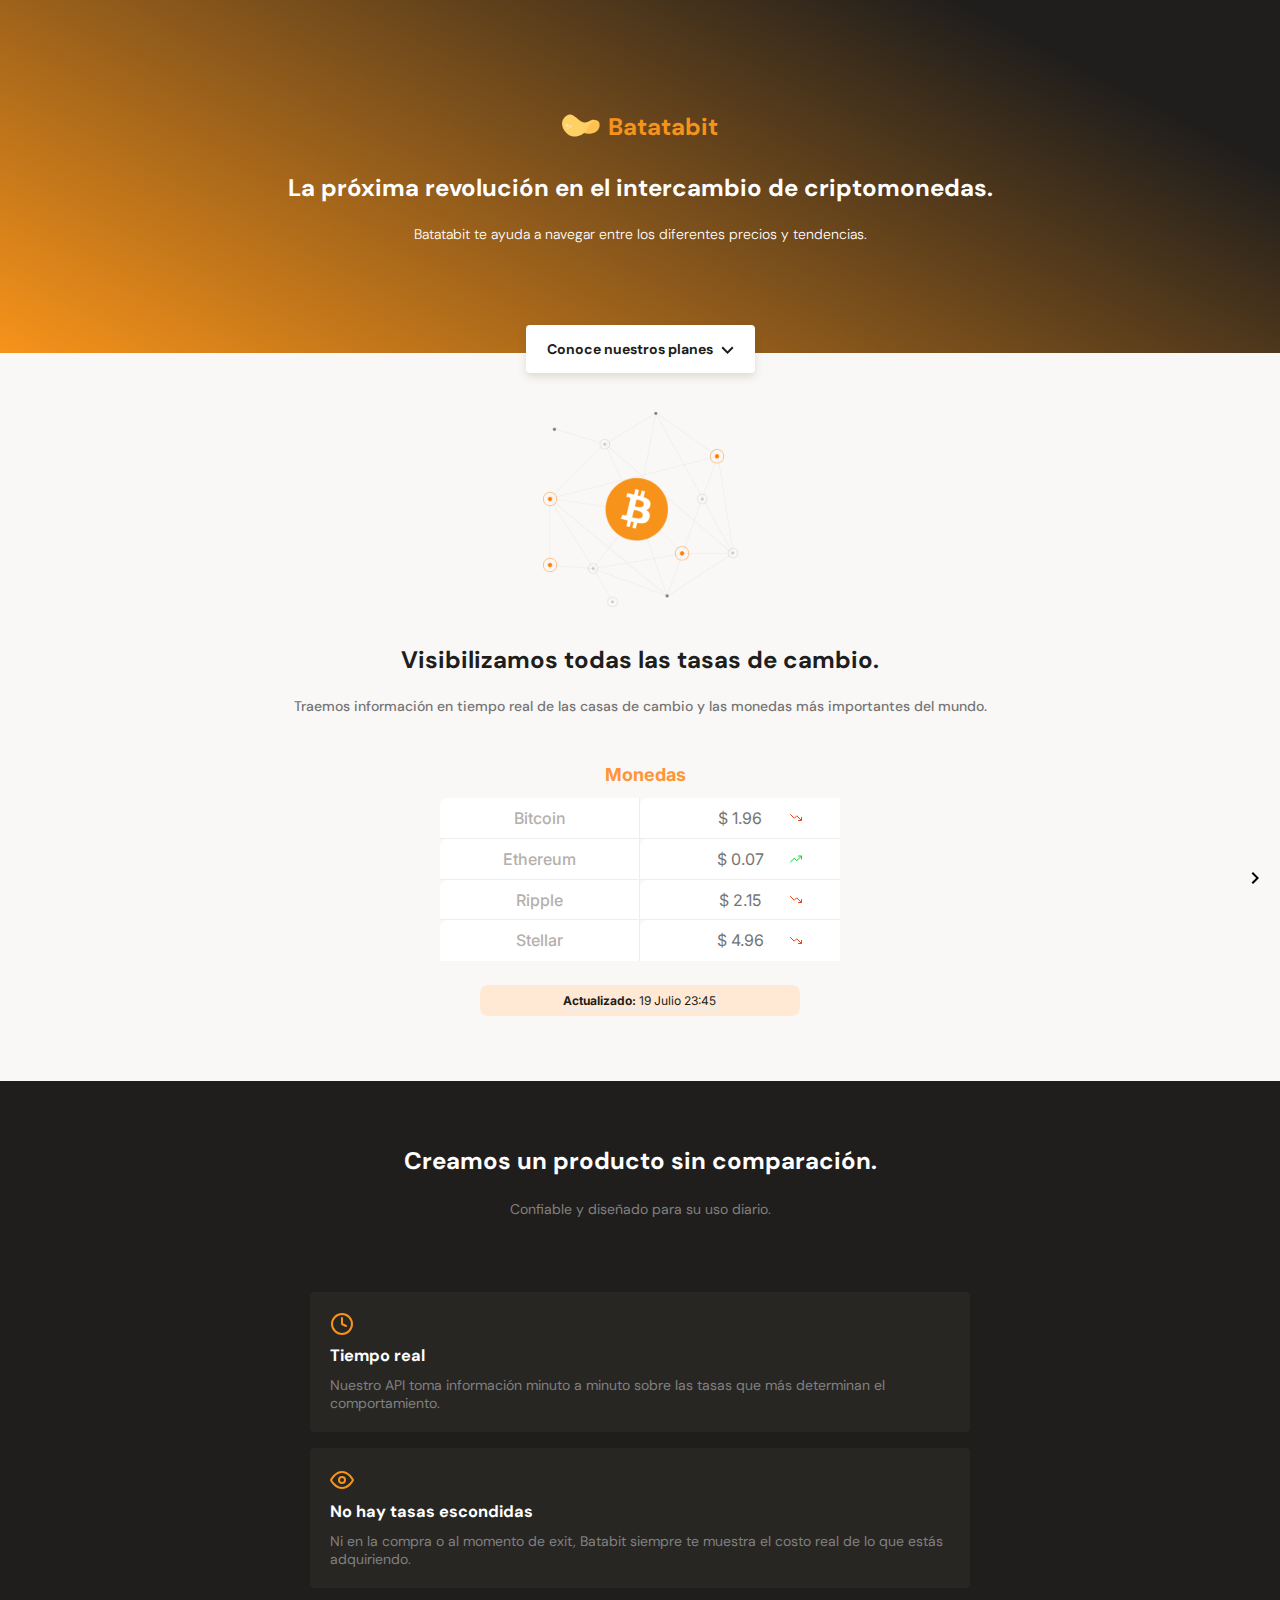
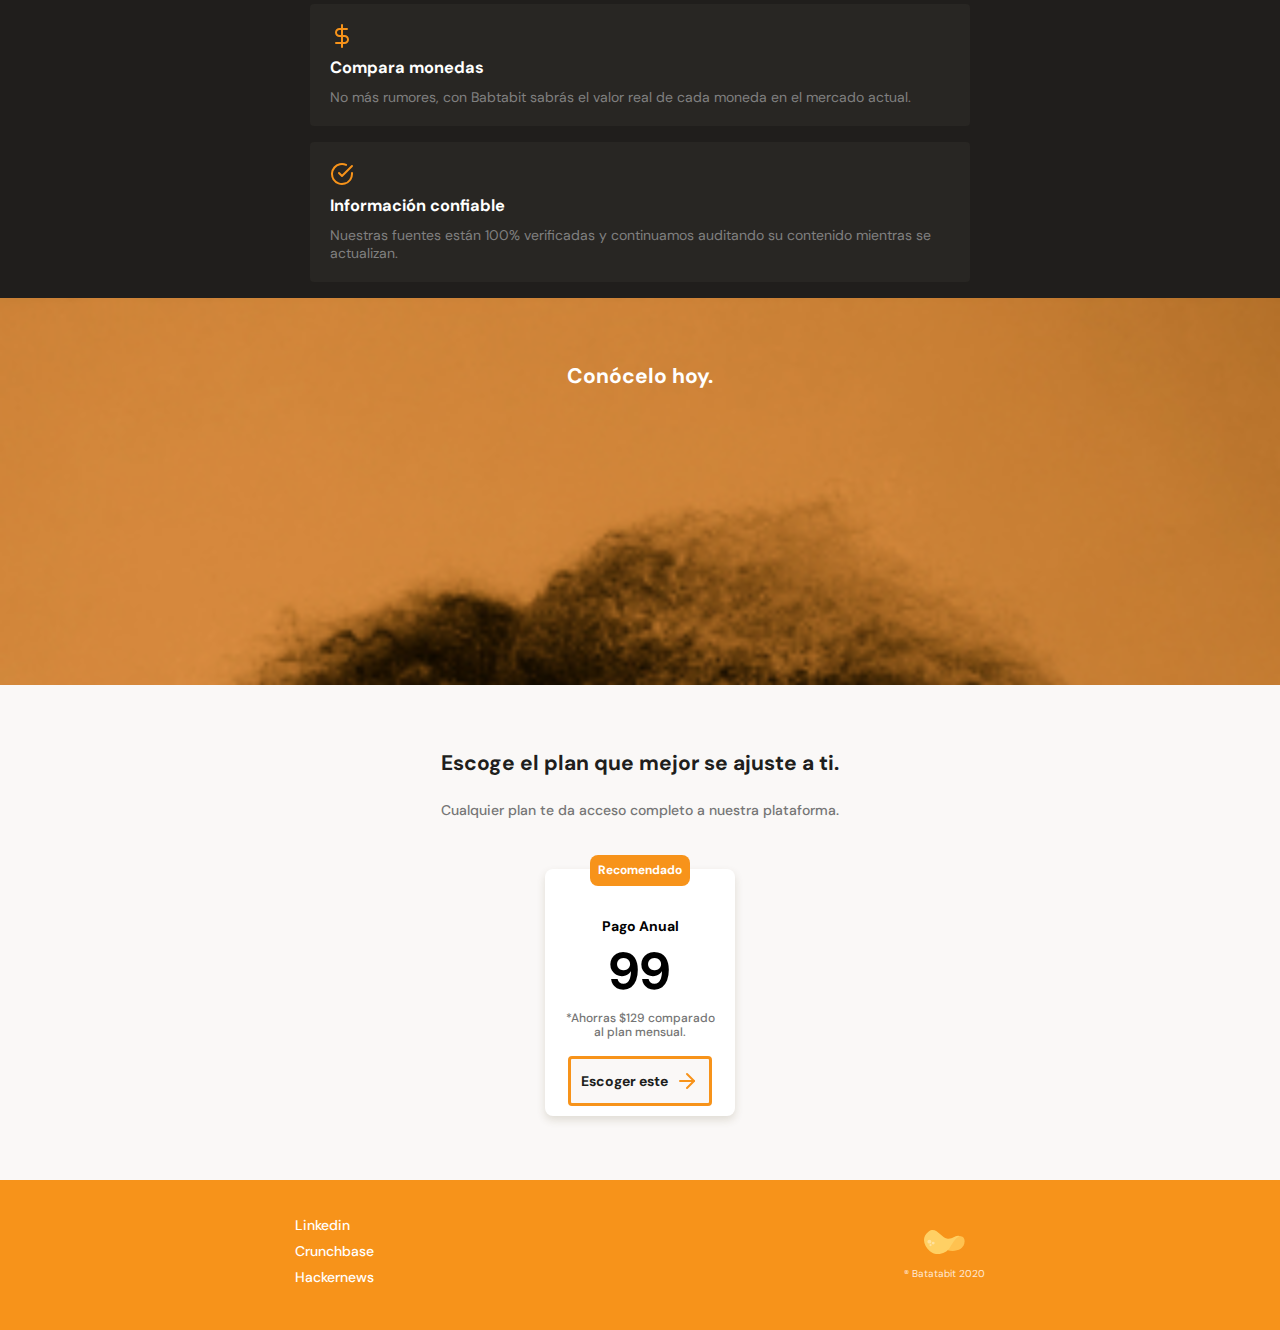
==== projects/Batatabit/index.html @ 0884efd1 "Anexe batatabit y simon dice" ====
<!DOCTYPE html>
<html lang="en">
  <head>
    <meta charset="UTF-8" />
    <meta http-equiv="X-UA-Compatible" content="IE=edge" />
    <meta name="viewport" content="width=device-width, initial-scale=1.0" />
    <title>Document</title>
    <link rel="preconnect" href="https://fonts.gstatic.com" />
    <link
      href="https://fonts.googleapis.com/css2?family=DM+Sans:wght@400;500;700&family=Inter:wght@300;500&display=swap"
      rel="stylesheet"
    />
    <link rel="stylesheet" href="./styles.css" />
  </head>
  <body>
    <header>
      <div class="header__logo-container">
        <img src="./assets/icons/batata.svg" alt="" />
        <p>Batatabit</p>
      </div>
      <div class="header__title-container">
        <h1>La próxima revolución en el intercambio de criptomonedas.</h1>
        <p>
          Batatabit te ayuda a navegar entre los diferentes precios y
          tendencias.
        </p>
        <div class="header__title-container--button">
          <a href=""
            >Conoce nuestros planes
            <span
              ><img
                src="./assets/icons/down-arrow.svg"
                alt=""
                srcset="" /></span
          ></a>
        </div>
      </div>
    </header>
    <!-- Las etiquetas BEM, a mi parecer estan mal implementadas, no deberian de llevar header, es redundante, aunque pueda ser que no... -->
    <main>
      <section class="main__exchanges-section">
        <img
          class="main__exchanges-section--img"
          src="./assets/img/Bitcoin.svg"
          alt=""
        />
        <div class="main__info">
          <h2>Visibilizamos todas las tasas de cambio.</h2>
          <p>
            Traemos información en tiempo real de las casas de cambio y las
            monedas más importantes del mundo.
          </p>
        </div>
        <div class="main__coins">
          <h3>Monedas</h3>
          <div class="main__coins--grid">
            <p>Bitcoin</p>
            <p>Ethereum</p>
            <p>Ripple</p>
            <p>Stellar</p>
            <p>$ 1.96</p>
            <p>$ 0.07</p>
            <p>$ 2.15</p>
            <p>$ 4.96</p>
          </div>
          <img src="./assets/icons/right-arrow.svg" />
          <div class="main__update-button">
            <p><b>Actualizado:</b> 19 Julio 23:45</p>
          </div>
        </div>
      </section>
      <section class="main__benefits-section">
        <div class="main__benefits-section--title">
          <h2>Creamos un producto sin comparación.</h2>
          <p>Confiable y diseñado para su uso diario.</p>
        </div>
        <div class="main__benefits-section--container">
          <img src="./assets/icons/clock.svg" alt="" />
          <h3>Tiempo real</h3>
          <p>
            Nuestro API toma información minuto a minuto sobre las tasas que más
            determinan el comportamiento.
          </p>
        </div>
        <div class="main__benefits-section--container">
          <img src="./assets/icons/eye.svg" alt="" />
          <h3>No hay tasas escondidas</h3>
          <p>
            Ni en la compra o al momento de exit, Batabit siempre te muestra el
            costo real de lo que estás adquiriendo.
          </p>
        </div>
        <div class="main__benefits-section--container">
          <img src="./assets/icons/dollar-sign.svg" alt="" />
          <h3>Compara monedas</h3>
          <p>
            No más rumores, con Babtabit sabrás el valor real de cada moneda en
            el mercado actual.
          </p>
        </div>
        <div class="main__benefits-section--container">
          <img src="./assets/icons/check-circle.svg" alt="" />
          <h3>Información confiable</h3>
          <p>
            Nuestras fuentes están 100% verificadas y continuamos auditando su
            contenido mientras se actualizan.
          </p>
        </div>
      </section>
      <section class="main__plans-section">
        <div class="main__plans-section--img-container">
          <h2>Conócelo hoy.</h2>
        </div>
        <div class="main__plans-section--title">
          <h2>Escoge el plan que mejor se ajuste a ti.</h2>
          <p>Cualquier plan te da acceso completo a nuestra plataforma.</p>
        </div>
        <div class="main__plans-section--plans">
          <p class="reference-button">Recomendado</p>
          <h3>Pago Anual</h3>
          <h2>99</h2>
          <!-- Puedo hacer el simbolo de dolar con un pseudoelemento o con otra caja div -->
          <p>*Ahorras $129 comparado al plan mensual.</p>
          <p>
            Escoger este
            <img src="./assets/icons/orange-right-arrow.svg" alt="" />
          </p>
        </div>
      </section>
    </main>
    <footer>
      <ul>
        <li>Linkedin</li>
        <li>Crunchbase</li>
        <li>Hackernews</li>
      </ul>
      <div class="footer__container-img">
        <p>® Batatabit 2020</p>
      </div>
    </footer>
  </body>
</html>
---- projects/Batatabit/styles.css ----
/* 
1. Posicionamiento
2. Box model
3. Tipografia
4. Visuales (efectos visuales)
5. Miscelaneos
*/

/* Header */

:root {
  /* Colores  */
  --bitcoin-orange: #f7931a;
  --soft-orange: #ffe9d5;
  --secondary-blue: #1a9af7;
  --soft-blue: #e7f5ff;
  --warm-black: #201e1c;
  --black: #282623;
  --grey: ##bababa;
  --off-white: #faf8f7;
  --just-white: #ffffff;
  --h1-text: 2.4rem;
  --body-text: 1.4rem;
}

* {
  padding: 0;
  margin: 0;
  box-sizing: border-box;
}

html {
  font-size: 62.5%;
  font-family: "DM Sans", sans-serif;
}

header {
  position: relative;
  display: flex;
  flex-direction: column;
  justify-content: center;
  align-items: center;
  width: 100%;
  min-width: 320px; /* El minimo de un smartphone */
  height: 353px;
  text-align: center;
  background-color: #c26b00;
  background: linear-gradient(207.8deg, #201e1c 16.69%, #f7931a 100%);
}

.header__logo-container {
  display: flex;
  justify-content: center;
  align-items: center;
  margin-bottom: 33px;
}

.header__logo-container img {
  width: 37.45px;
  height: 24px;
  margin-right: 8.43px;
}

.header__logo-container p {
  font-size: var(--h1-text);
  color: var(--bitcoin-orange);
  font-weight: 700;
}

.header__title-container {
  display: flex;
  flex-direction: column;
  justify-content: center;
  align-items: center;
  width: 90%;
  min-width: 288px;
  max-width: 900px;
  color: var(--just-white);
}

.header__title-container h1 {
  font-size: var(--h1-text);
  margin-bottom: 24px;
  font-weight: 700;
  line-height: 2.6rem;
}

.header__title-container p {
  font-size: var(--body-text);
  font-weight: 300;
  line-height: 1.8rem;
}

.header__title-container--button {
  display: flex;
  justify-content: center;
  align-items: center;
  background-color: var(--just-white);
  height: 48px;
  width: 229px;
  border-radius: 4px;
  border: none; /* Buena practica por si es que  */
  margin: 0 auto;
  position: absolute;
  top: 325px;
  box-shadow: 0 4px 8px rgba(89, 73, 30, 0.16);
}

.header__title-container .header__title-container--button a {
  color: var(--warm-black);
  font-size: var(--body-text);
  font-weight: 700;
  text-decoration: none;
}

.header__title-container--button a span {
  margin-left: 5px;
}

/* Main */

/* exchanges-section */

main {
  width: 100%;
}

main .main__exchanges-section {
  display: flex;
  flex-direction: column;
  align-items: center;
  background-color: var(--off-white);
}

main .main__exchanges-section--img {
  margin-top: 59px;
  margin-bottom: 40px;
}

main .main__info {
  text-align: center;
  width: 90%;
}

main .main__info h2 {
  font-size: var(--h1-text);
  margin-bottom: 24px;
  color: var(--warm-black);
  font-weight: 700;
  line-height: 26px;
}

main .main__info p {
  font-size: var(--body-text);
  color: #757575;
  margin-bottom: 48px;
  font-weight: 500;
  line-height: 18px;
}

main .main__coins {
  min-width: 197px;
  width: 70%;
  max-width: 400px;
  margin: 0 auto;
  font-family: "Inter", sans-serif;
}

main .main__coins h3 {
  font-size: 18px;
  line-height: 23px;
  font-weight: 700;
  color: #ff9536;
  margin-left: 11px;
  margin-bottom: 12px;
}

main .main__coins--grid {
  display: grid;
  grid-template-columns: 50% 50%;
  grid-template-rows: 25% 25% 25% 25%;
  margin-bottom: 24px;
}

main .main__coins--grid p {
  font-size: 16px;
  padding: 10px 12px;
  color: #b5b0ac;
  font-weight: 500;
  border-radius: 8px 0px 0px 0px;
  background: white;
}

main .main__coins--grid p:nth-child(n + 5) {
  font-size: 16px;
  padding: 10px 12px;
  color: #757575;
  font-weight: 400;
  background-image: url(./assets/icons/trending-down.svg);
  background-repeat: no-repeat;
  background-position: 80%;
}

main .main__coins--grid p div {
}

main .main__exchanges-section .main__coins p:nth-child(1) {
  grid-row-start: 1;
  border-bottom: #eeeeee solid 1px;
  border-right: #eeeeee solid 1px;
}
main .main__exchanges-section .main__coins p:nth-child(2) {
  grid-row-start: 2;
  border-bottom: #eeeeee solid 1px;
  border-right: #eeeeee solid 1px;
}
main .main__exchanges-section .main__coins p:nth-child(3) {
  grid-row-start: 3;
  border-bottom: #eeeeee solid 1px;
  border-right: #eeeeee solid 1px;
}
main .main__exchanges-section .main__coins p:nth-child(4) {
  grid-row-start: 4;

  border-right: #eeeeee solid 1px;
}
main .main__exchanges-section .main__coins p:nth-child(5) {
  grid-column: 2;
  grid-row-start: 1;
  border-bottom: #eeeeee solid 1px;
}
main .main__exchanges-section .main__coins p:nth-child(6) {
  grid-column: 2;
  grid-row-start: 2;
  border-bottom: #eeeeee solid 1px;
  background-image: url(./assets/icons/trending-up.svg);
  background-repeat: no-repeat;
  background-position: 80%;
}
main .main__exchanges-section .main__coins p:nth-child(7) {
  grid-column: 2;
  grid-row-start: 3;
  border-bottom: #eeeeee solid 1px;
}
main .main__exchanges-section .main__coins p:nth-child(8) {
  grid-column: 2;
  grid-row-start: 4;
}

main .main__exchanges-section .main__coins img {
  position: absolute;
  right: 21px;
  top: 872px;
}

main .main__update-button {
  display: flex;
  justify-content: center;
  align-items: center;
  width: 80%;
  margin: 0 auto 65px;
  height: 31px;
  background-color: var(--soft-orange);
  font-size: 16px;
  border-radius: 8px;
  color: var(--warm-black);
}

main .main__update-button p {
  font-size: 12px;
}

/* benefits-section */

main .main__benefits-section {
  background-color: var(--warm-black);
  display: flex;
  flex-direction: column;
  align-items: center;
}

main .main__benefits-section--title {
  width: 90%;
  margin-top: 64px;
  margin-bottom: 74px;
}

main .main__benefits-section--title h2 {
  font-size: var(--h1-text);
  color: var(--just-white);
  text-align: center;
  margin-bottom: 24px;
}

main,
.main__benefits-section--title p {
  font-size: var(--body-text);
  color: #808080;
  text-align: center;
}

main .main__benefits-section--container {
  width: 90%;
  max-width: 660px;
  background-color: #282623;
  padding: 20px;
  border-radius: 4px;
  margin-bottom: 16px;
  text-align: start;
}

main .main__benefits-section--container h3 {
  color: var(--just-white);
  margin-bottom: 1rem;
}

main .main__benefits-section--container img {
  margin-bottom: 5px;
}

/* plans-section */

main .main__plans-section {
  background-color: var(--off-white);
  padding-bottom: 64px;
}

main .main__plans-section--img-container {
  /* Ojo con esta imagen responsiva */
  background-image: url(./assets/img/bitcoinbaby.jpg);
  background-repeat: no-repeat;
  background-size: 100%;
  width: 100%;
  height: 387px;
  margin-bottom: 64px;
}

main .main__plans-section--img-container h2 {
  color: var(--just-white);
  position: relative;
  top: 64px;
}

main .main__plans-section--title {
  color: var(--warm-black);
  width: 85%;
  margin: 0 auto 50px;
  line-height: 28px;
}

main .main__plans-section--title p {
  margin-top: 24px;
  font-size: var(--body-text);
  font-weight: 500;
  color: #757575;
  line-height: 18px;
}

main .main__plans-section--plans {
  background-color: white;
  box-shadow: 0px 4px 8px rgba(89, 73, 30, 0.16);
  border-radius: 8px;
  width: 190px;
  height: 247px;
  margin: 0 auto;
  padding: 0 1.6rem 0;
  display: flex;
  flex-direction: column;
  justify-content: center;
  align-items: center;
}

main .main__plans-section--plans h3 {
  font-size: var(--body-text);
  color: #000000;
  margin: 31px 0 2px;
}

main .main__plans-section--plans h2 {
  font-size: 52px;
  color: #000000;
  margin-bottom: 6px;
}

main .main__plans-section--plans p {
  font-size: 1.2rem;
  color: #757575;
  margin-bottom: 16px;
  font-weight: 500;
  line-height: 1.452rem;
}

main .main__plans-section--plans p:last-child {
  display: flex;
  align-items: center;
  justify-content: center;
  color: var(--warm-black);
  padding: 10px;
  background-color: var(--off-white);
  border: 3px solid var(--bitcoin-orange);
  border-radius: 4px;
  margin-bottom: 24px;
  font-weight: 700;
  font-size: var(--body-text);
}

main .main__plans-section--plans p:last-child img {
  margin-left: 7px;
}

main .main__plans-section--plans .reference-button {
  position: relative;
  margin-bottom: initial;
  top: 0;
  color: var(--just-white);
  font-size: 12px;
  padding: 8px;
  background-color: var(--bitcoin-orange);
  border-radius: 8px;
  font-weight: 700;
}

/* Footer */
footer {
  background-color: var(--bitcoin-orange);
  display: flex;
  align-items: center;
  justify-content: space-around;
  height: 150px;
  padding: 0 30px 0;
}

footer ul {
  color: var(--just-white);
  list-style: none;
  font-size: var(--body-text);
  font-weight: 500;
}

footer ul li {
  margin-bottom: 8px;
}

footer .footer__container-img {
  display: flex;
  position: relative;
  height: 50px;
  background-image: url(./assets/icons/batata.svg);
  background-repeat: no-repeat;
  background-position: 50% 0;
}

footer .footer__container-img p {
  color: var(--soft-orange);
  align-self: flex-end;
}
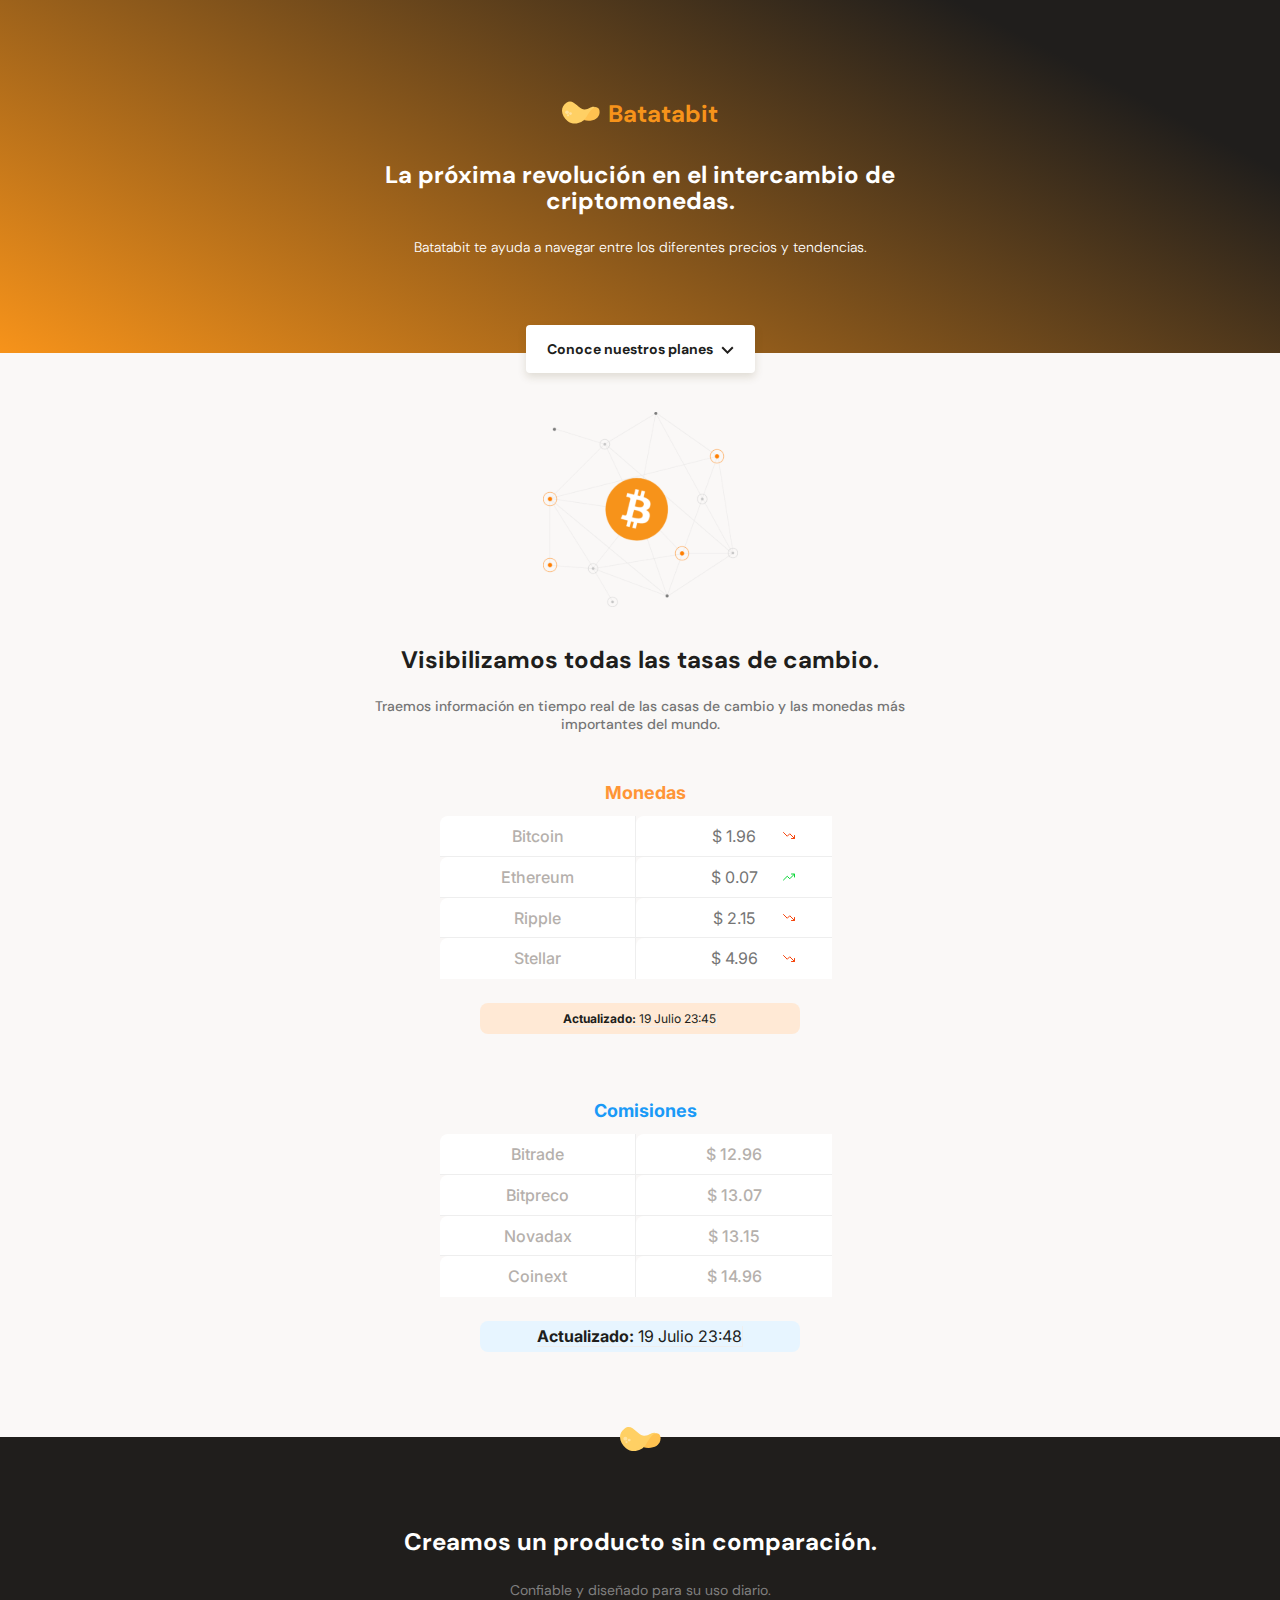
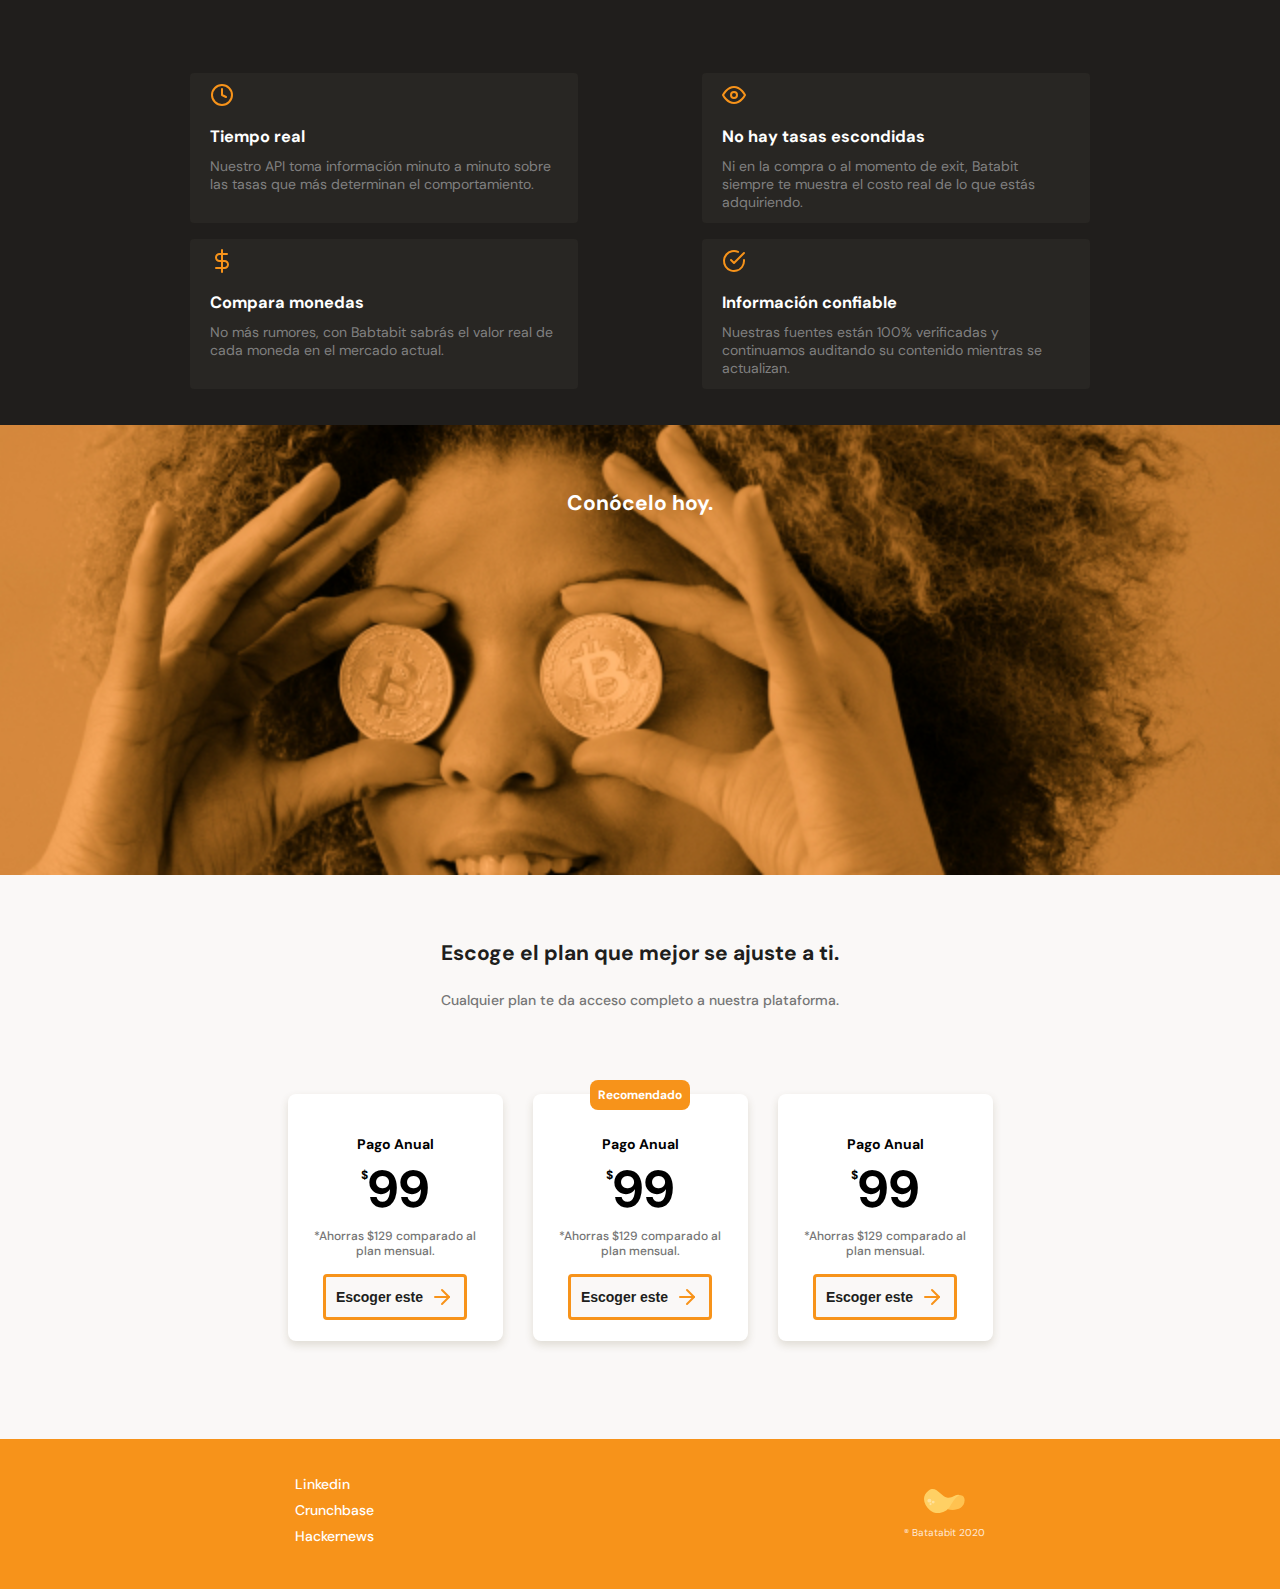
==== commit c96f217e: "Se añadio u una actualizacion a Batatabit" ====
--- a/projects/Batatabit/index.html
+++ b/projects/Batatabit/index.html
@@ -11,6 +11,16 @@
       rel="stylesheet"
     />
     <link rel="stylesheet" href="./styles.css" />
+    <link
+      rel="stylesheet"
+      href="./css/tablet.css"
+      media="screen and (min-width: 730px)"
+    />
+    <link
+      rel="stylesheet"
+      href="./css/desktop.css"
+      media="screen and (min-width: 850px)"
+    />
   </head>
   <body>
     <header>
@@ -25,7 +35,7 @@
           tendencias.
         </p>
         <div class="header__title-container--button">
-          <a href=""
+          <a href="#plans"
             >Conoce nuestros planes
             <span
               ><img
@@ -62,52 +72,69 @@
             <p>$ 0.07</p>
             <p>$ 2.15</p>
             <p>$ 4.96</p>
+            <!-- <img src="./assets/icons/right-arrow.svg" /> -->
           </div>
-          <img src="./assets/icons/right-arrow.svg" />
           <div class="main__update-button">
             <p><b>Actualizado:</b> 19 Julio 23:45</p>
+          </div>
+          <h3>Comisiones</h3>
+          <div class="main__coins--grid2">
+            <p>Bitrade</p>
+            <p>Bitpreco</p>
+            <p>Novadax</p>
+            <p>Coinext</p>
+            <p>$ 12.96</p>
+            <p>$ 13.07</p>
+            <p>$ 13.15</p>
+            <p>$ 14.96</p>
+          </div>
+          <div class="main__update-button2">
+            <p><b>Actualizado:</b> 19 Julio 23:48</p>
           </div>
         </div>
       </section>
       <section class="main__benefits-section">
+        <img src="./assets/icons/batata.svg" alt="Batata Icon">
         <div class="main__benefits-section--title">
           <h2>Creamos un producto sin comparación.</h2>
           <p>Confiable y diseñado para su uso diario.</p>
         </div>
         <div class="main__benefits-section--container">
-          <img src="./assets/icons/clock.svg" alt="" />
-          <h3>Tiempo real</h3>
-          <p>
-            Nuestro API toma información minuto a minuto sobre las tasas que más
-            determinan el comportamiento.
-          </p>
-        </div>
-        <div class="main__benefits-section--container">
-          <img src="./assets/icons/eye.svg" alt="" />
-          <h3>No hay tasas escondidas</h3>
-          <p>
-            Ni en la compra o al momento de exit, Batabit siempre te muestra el
-            costo real de lo que estás adquiriendo.
-          </p>
-        </div>
-        <div class="main__benefits-section--container">
-          <img src="./assets/icons/dollar-sign.svg" alt="" />
-          <h3>Compara monedas</h3>
-          <p>
-            No más rumores, con Babtabit sabrás el valor real de cada moneda en
-            el mercado actual.
-          </p>
-        </div>
-        <div class="main__benefits-section--container">
-          <img src="./assets/icons/check-circle.svg" alt="" />
-          <h3>Información confiable</h3>
-          <p>
-            Nuestras fuentes están 100% verificadas y continuamos auditando su
-            contenido mientras se actualizan.
-          </p>
+          <div class="main__benefits-section--card">
+            <img src="./assets/icons/clock.svg" alt="" />
+            <h3>Tiempo real</h3>
+            <p>
+              Nuestro API toma información minuto a minuto sobre las tasas que
+              más determinan el comportamiento.
+            </p>
+          </div>
+          <div class="main__benefits-section--card">
+            <img src="./assets/icons/eye.svg" alt="" />
+            <h3>No hay tasas escondidas</h3>
+            <p>
+              Ni en la compra o al momento de exit, Batabit siempre te muestra
+              el costo real de lo que estás adquiriendo.
+            </p>
+          </div>
+          <div class="main__benefits-section--card">
+            <img src="./assets/icons/dollar-sign.svg" alt="" />
+            <h3>Compara monedas</h3>
+            <p>
+              No más rumores, con Babtabit sabrás el valor real de cada moneda
+              en el mercado actual.
+            </p>
+          </div>
+          <div class="main__benefits-section--card">
+            <img src="./assets/icons/check-circle.svg" alt="" />
+            <h3>Información confiable</h3>
+            <p>
+              Nuestras fuentes están 100% verificadas y continuamos auditando su
+              contenido mientras se actualizan.
+            </p>
+          </div>
         </div>
       </section>
-      <section class="main__plans-section">
+      <section class="main__plans-section" id="plans">
         <div class="main__plans-section--img-container">
           <h2>Conócelo hoy.</h2>
         </div>
@@ -115,17 +142,44 @@
           <h2>Escoge el plan que mejor se ajuste a ti.</h2>
           <p>Cualquier plan te da acceso completo a nuestra plataforma.</p>
         </div>
-        <div class="main__plans-section--plans">
-          <p class="reference-button">Recomendado</p>
-          <h3>Pago Anual</h3>
-          <h2>99</h2>
-          <!-- Puedo hacer el simbolo de dolar con un pseudoelemento o con otra caja div -->
-          <p>*Ahorras $129 comparado al plan mensual.</p>
-          <p>
-            Escoger este
-            <img src="./assets/icons/orange-right-arrow.svg" alt="" />
-          </p>
-        </div>
+        <section class="main__plans-section--slide">
+          <div class="main__plans-section--plans">
+            <p class="reference-button hidden">Recomendado</p>
+            <h3>Pago Anual</h3>
+            <h2><span>$</span>99</h2>
+            <!-- Puedo hacer el simbolo de dolar con un pseudoelemento o con otra caja div -->
+            <p>*Ahorras $129 comparado al plan mensual.</p>
+            <button>
+              Escoger este
+              <img src="./assets/icons/orange-right-arrow.svg" alt="" />
+            </button>
+          </div>
+
+          <div class="main__plans-section--plans">
+            <p class="reference-button">Recomendado</p>
+            <h3>Pago Anual</h3>
+            <h2><span>$</span>99</h2>
+            <!-- Puedo hacer el simbolo de dolar con un pseudoelemento o con otra caja div -->
+            <p>*Ahorras $129 comparado al plan mensual.</p>
+            <button>
+              Escoger este
+              <img src="./assets/icons/orange-right-arrow.svg" alt="" />
+            </button>
+          </div>
+
+          <div class="main__plans-section--plans">
+            <p class="reference-button hidden">Recomendado</p>
+
+            <h3>Pago Anual</h3>
+            <h2><span>$</span>99</h2>
+            <!-- Puedo hacer el simbolo de dolar con un pseudoelemento o con otra caja div -->
+            <p>*Ahorras $129 comparado al plan mensual.</p>
+            <button>
+              Escoger este
+              <img src="./assets/icons/orange-right-arrow.svg" alt="" />
+            </button>
+          </div>
+        </section>
       </section>
     </main>
     <footer>
--- a/projects/Batatabit/styles.css
+++ b/projects/Batatabit/styles.css
@@ -74,7 +74,7 @@
   align-items: center;
   width: 90%;
   min-width: 288px;
-  max-width: 900px;
+  max-width: 600px;
   color: var(--just-white);
 }
 
@@ -140,6 +140,7 @@
 main .main__info {
   text-align: center;
   width: 90%;
+  max-width: 600px;
 }
 
 main .main__info h2 {
@@ -162,7 +163,7 @@
   min-width: 197px;
   width: 70%;
   max-width: 400px;
-  margin: 0 auto;
+  margin: 0 auto 20px;
   font-family: "Inter", sans-serif;
 }
 
@@ -175,9 +176,18 @@
   margin-bottom: 12px;
 }
 
+main .main__coins h3:nth-of-type(2) {
+  font-size: 18px;
+  line-height: 23px;
+  font-weight: 700;
+  color: var(--secondary-blue);
+  margin-left: 11px;
+  margin-bottom: 12px;
+}
+
 main .main__coins--grid {
   display: grid;
-  grid-template-columns: 50% 50%;
+  grid-template-columns: 49% 49% 2%;
   grid-template-rows: 25% 25% 25% 25%;
   margin-bottom: 24px;
 }
@@ -189,6 +199,26 @@
   font-weight: 500;
   border-radius: 8px 0px 0px 0px;
   background: white;
+}
+
+main .main__coins--grid2 {
+  display: grid;
+  grid-template-columns: 49% 49% 2%;
+  grid-template-rows: 25% 25% 25% 25%;
+  margin-bottom: 24px;
+}
+
+main .main__coins--grid2 p {
+  font-size: 16px;
+  padding: 10px 12px;
+  color: #b5b0ac;
+  font-weight: 500;
+  border-radius: 8px 0px 0px 0px;
+  background: white;
+}
+
+main .main__coins .main__coins--grid2 .grid-exception {
+  background-image: none;
 }
 
 main .main__coins--grid p:nth-child(n + 5) {
@@ -233,9 +263,11 @@
   grid-column: 2;
   grid-row-start: 2;
   border-bottom: #eeeeee solid 1px;
-  background-image: url(./assets/icons/trending-up.svg);
   background-repeat: no-repeat;
   background-position: 80%;
+}
+main .main__exchanges-section .main__coins .main__coins--grid p:nth-child(6) {
+  background-image: url(./assets/icons/trending-up.svg);
 }
 main .main__exchanges-section .main__coins p:nth-child(7) {
   grid-column: 2;
@@ -247,10 +279,12 @@
   grid-row-start: 4;
 }
 
-main .main__exchanges-section .main__coins img {
-  position: absolute;
-  right: 21px;
-  top: 872px;
+main .main__exchanges-section .main__coins .main__coins--grid img {
+  grid-column: 3;
+  grid-row-start: 3;
+  position: relative;
+  left: 10px;
+  bottom: 5px;
 }
 
 main .main__update-button {
@@ -266,17 +300,36 @@
   color: var(--warm-black);
 }
 
+main .main__update-button2 {
+  display: flex;
+  justify-content: center;
+  align-items: center;
+  width: 80%;
+  margin: 0 auto 65px;
+  height: 31px;
+  background-color: var(--soft-blue);
+  font-size: 16px;
+  border-radius: 8px;
+  color: var(--warm-black);
+}
+
 main .main__update-button p {
   font-size: 12px;
 }
 
 /* benefits-section */
 
+main .main__benefits-section img{
+  position: relative;
+  top: -10px;
+}
+
 main .main__benefits-section {
   background-color: var(--warm-black);
   display: flex;
   flex-direction: column;
   align-items: center;
+  padding-bottom: 20px;
 }
 
 main .main__benefits-section--title {
@@ -301,7 +354,14 @@
 
 main .main__benefits-section--container {
   width: 90%;
-  max-width: 660px;
+  display: flex;
+  flex-direction: column;
+  align-items: center;
+}
+
+main .main__benefits-section--container .main__benefits-section--card {
+  width: 100%;
+  max-width: 600px;
   background-color: #282623;
   padding: 20px;
   border-radius: 4px;
@@ -309,12 +369,12 @@
   text-align: start;
 }
 
-main .main__benefits-section--container h3 {
+main .main__benefits-section--card h3 {
   color: var(--just-white);
   margin-bottom: 1rem;
 }
 
-main .main__benefits-section--container img {
+main .main__benefits-section--card img {
   margin-bottom: 5px;
 }
 
@@ -327,11 +387,12 @@
 
 main .main__plans-section--img-container {
   /* Ojo con esta imagen responsiva */
-  background-image: url(./assets/img/bitcoinbaby.jpg);
+  background-image: url(./assets/img/bitcoinbaby2x.jpg); /* 2x para tener una imagen mas grande para evitar pixelaje */
   background-repeat: no-repeat;
-  background-size: 100%;
+  background-size: cover;
   width: 100%;
-  height: 387px;
+  min-width: 320px;
+  height: 50vh;
   margin-bottom: 64px;
 }
 
@@ -356,15 +417,27 @@
   line-height: 18px;
 }
 
+main .main__plans-section .main__plans-section--slide {
+  display: flex;
+  /* gap: 30px; */ /* Esto se aplica por medio de flexbox, y nos permite generar automaticamente un espacio entre los elementos, sin embargo aun no ha sido aprobado de manera global por muchos navegadores */
+  align-items: center;
+  height: 316px;
+  overflow-x: scroll;
+  overscroll-behavior-x: contain;
+  scroll-snap-type: x proximity;
+}
+
 main .main__plans-section--plans {
-  background-color: white;
+  background-color: var(--just-white);
   box-shadow: 0px 4px 8px rgba(89, 73, 30, 0.16);
   border-radius: 8px;
-  width: 190px;
+  min-width: 190px;
+  max-width: 215px;
   height: 247px;
-  margin: 0 auto;
+  margin: 0 15px 0;
   padding: 0 1.6rem 0;
   display: flex;
+  scroll-snap-align: center; /* Al scrollear centra automaticamente el elemento que tenemos a la vista en el centro de nuestra atencion */
   flex-direction: column;
   justify-content: center;
   align-items: center;
@@ -373,13 +446,19 @@
 main .main__plans-section--plans h3 {
   font-size: var(--body-text);
   color: #000000;
-  margin: 31px 0 2px;
+  margin: 15px 0 2px;
 }
 
 main .main__plans-section--plans h2 {
   font-size: 52px;
   color: #000000;
   margin-bottom: 6px;
+}
+
+main .main__plans-section--plans h2 span {
+  font-size: 12px;
+  position: relative;
+  bottom: 28px;
 }
 
 main .main__plans-section--plans p {
@@ -390,12 +469,12 @@
   line-height: 1.452rem;
 }
 
-main .main__plans-section--plans p:last-child {
+main .main__plans-section--plans button {
   display: flex;
   align-items: center;
   justify-content: center;
   color: var(--warm-black);
-  padding: 10px;
+  padding: 8px 10px;
   background-color: var(--off-white);
   border: 3px solid var(--bitcoin-orange);
   border-radius: 4px;
@@ -404,14 +483,15 @@
   font-size: var(--body-text);
 }
 
-main .main__plans-section--plans p:last-child img {
+main .main__plans-section--plans button img {
   margin-left: 7px;
 }
 
 main .main__plans-section--plans .reference-button {
+  /*otra puede ser que se reajuste el tamaño de todas las tarjetas para que se vean igual independientemente de si este el boton recomendado o no. En cuenato a la imagen se me ocurre que para que no se esconda en el cuadrado al crecer, este mismo crezca, en vez de autoajustar la imagen */
   position: relative;
   margin-bottom: initial;
-  top: 0;
+  top: -10px;
   color: var(--just-white);
   font-size: 12px;
   padding: 8px;
@@ -420,6 +500,10 @@
   font-weight: 700;
 }
 
+.hidden {
+  visibility: hidden;
+}
+
 /* Footer */
 footer {
   background-color: var(--bitcoin-orange);
--- a/projects/Batatabit/css/tablet.css
+++ b/projects/Batatabit/css/tablet.css
@@ -0,0 +1,3 @@
+main .main__plans-section .main__plans-section--slide{
+    justify-content: center;
+}--- a/projects/Batatabit/css/desktop.css
+++ b/projects/Batatabit/css/desktop.css
@@ -0,0 +1,38 @@
+
+main .main__benefits-section--container {
+  width: 80%;
+  display: flex;
+  flex-direction: row;
+  flex-wrap: wrap;
+  justify-content: space-around;
+}
+
+main .main__benefits-section--container .main__benefits-section--card {
+  width: 100%;
+  max-width: 388px;
+  background-color: #282623;
+  padding: 20px;
+  border-radius: 4px;
+  margin: 0 10px;
+  margin-bottom: 16px;
+  text-align: start;
+  height: 150px;
+}
+
+main .main__plans-section--img-container {
+  background-image: url(../assets/img/bitcoinbaby2x.jpg);
+  background-repeat: no-repeat;
+  background-size: cover;
+  background-position-y: -500px;
+  width: 100%;
+  min-width: 320px;
+  height: 50vh;
+  margin-bottom: 64px;
+}
+
+.planes-container--slider::-webkit-scrollbar {
+  visibility: hidden;
+}
+.planes-container--slider::-webkit-scrollbar-thumb {
+  visibility: hidden;
+}
